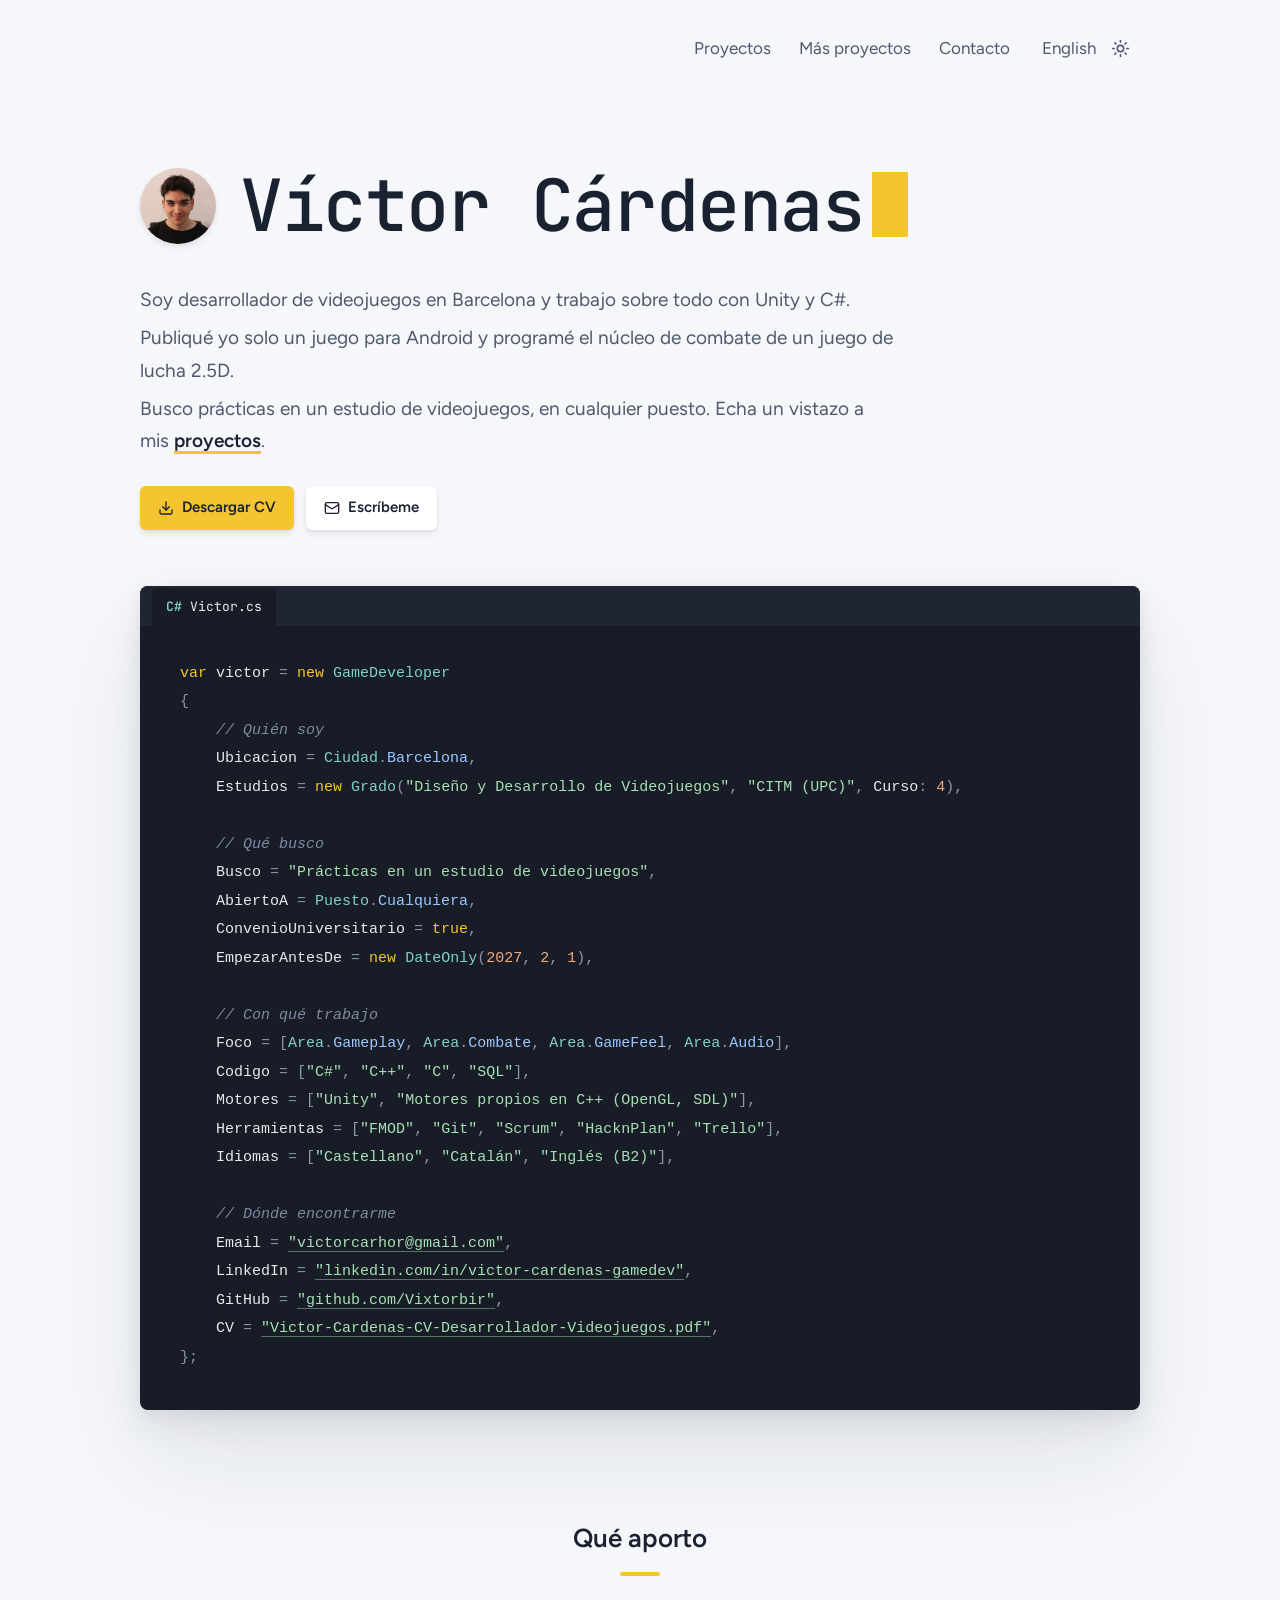
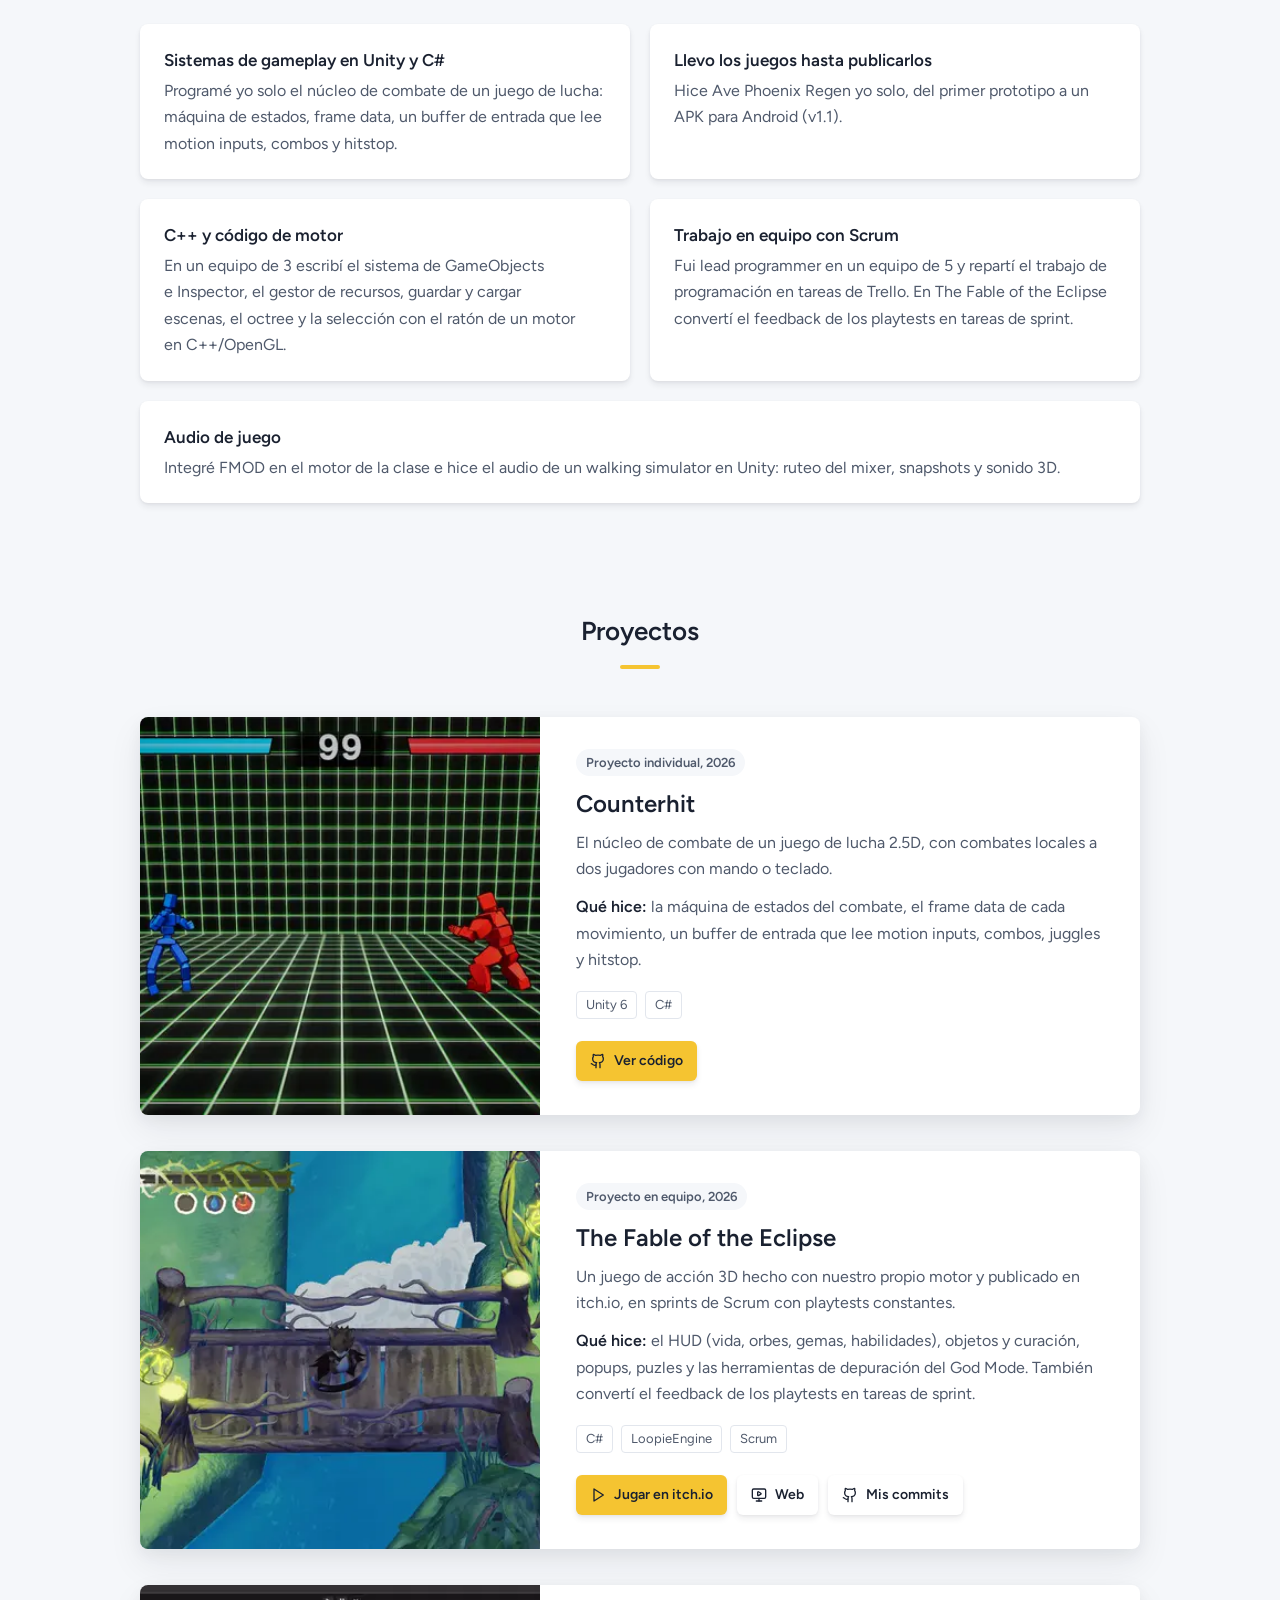
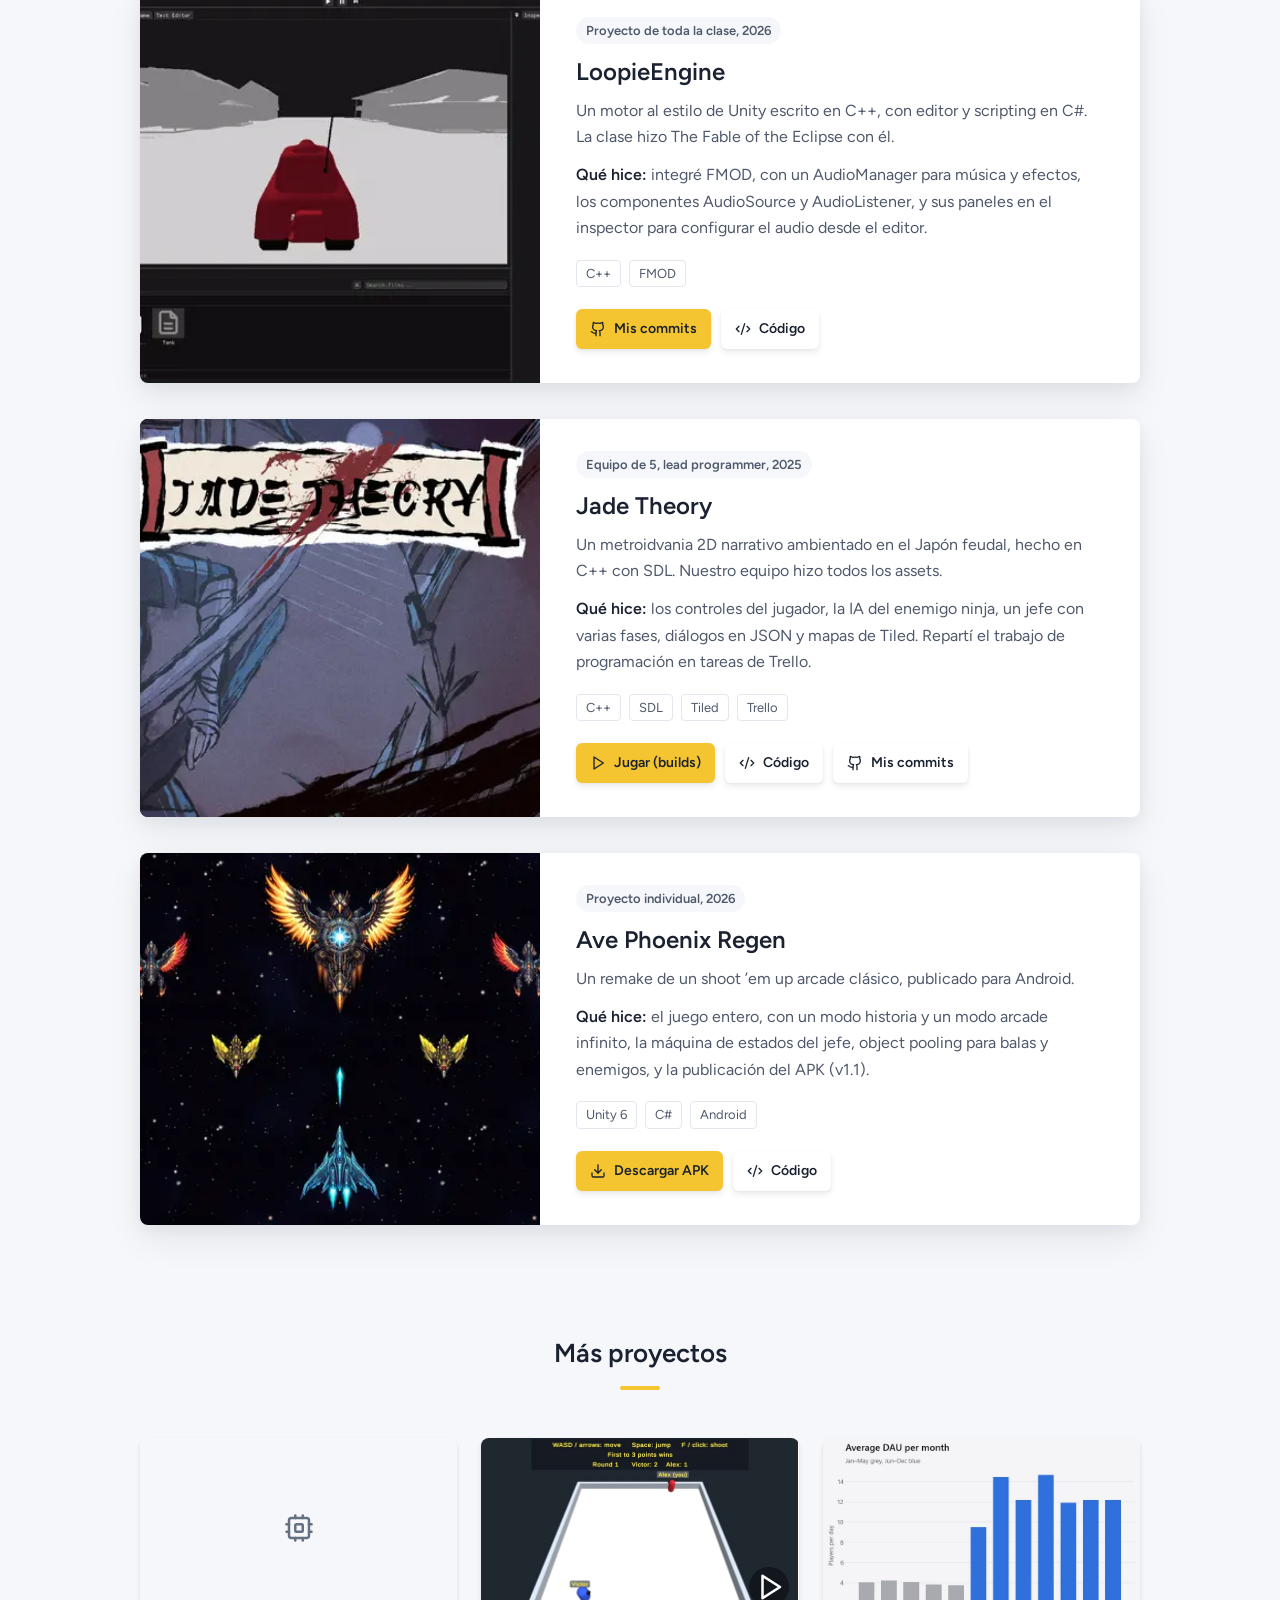
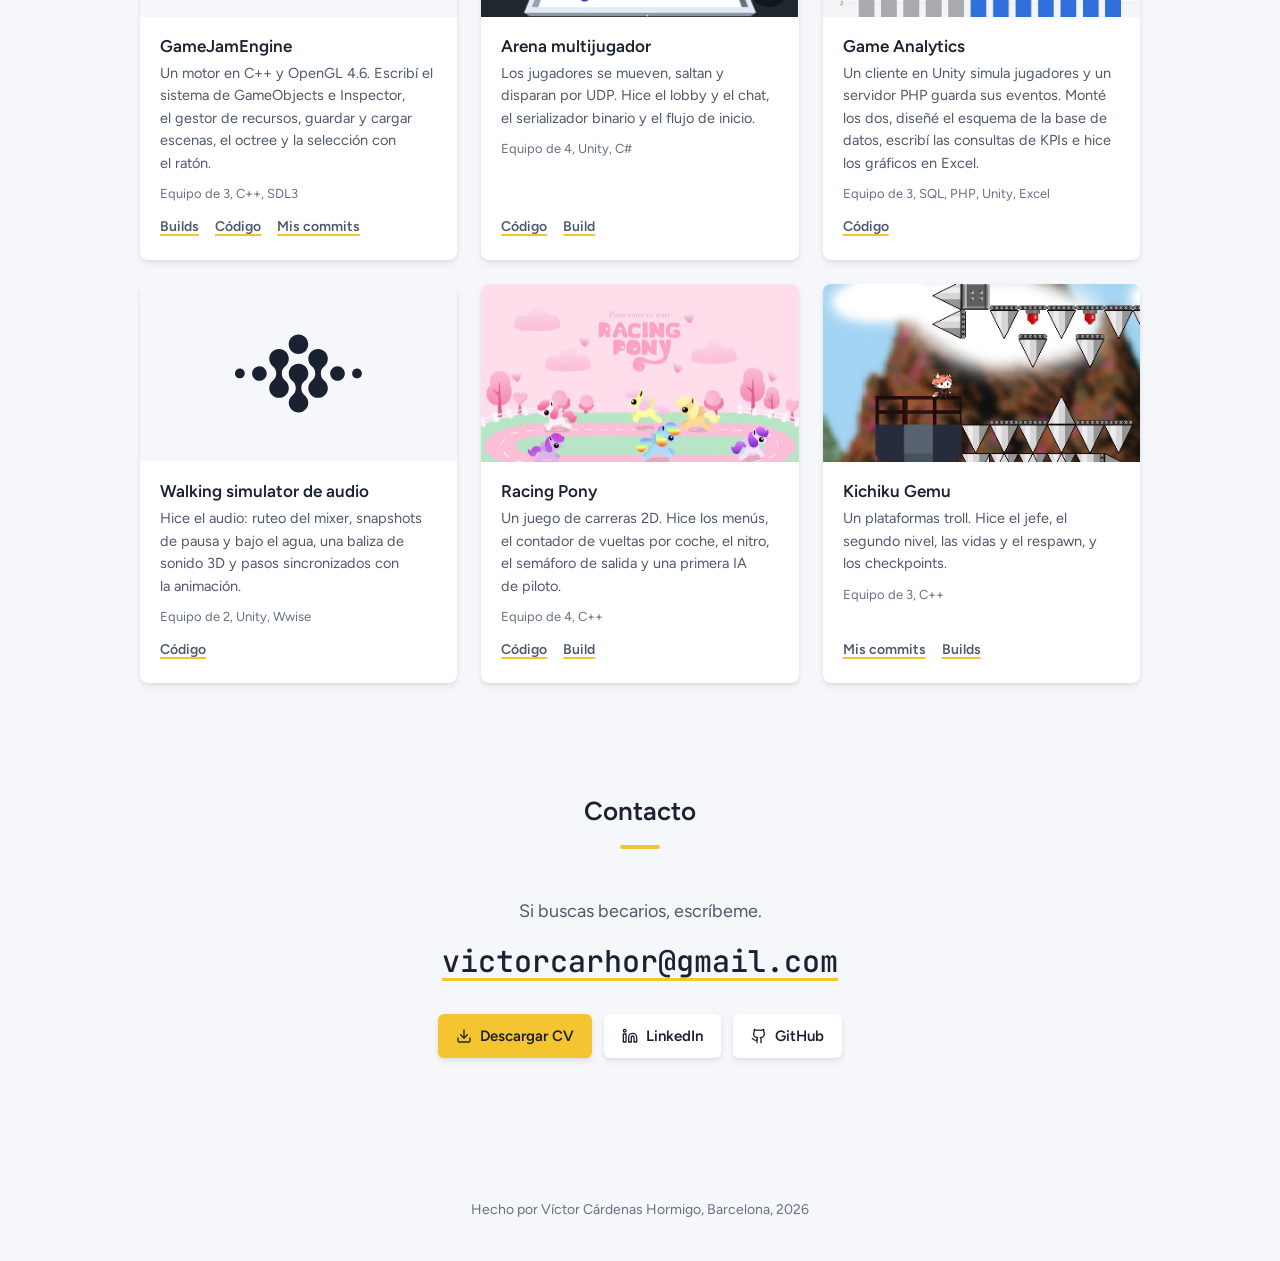
==== es/index.html @ 56893232 "Replace site with the new portfolio (EN and ES) One-page portfolio: Victor.cs summary, horizontal pr" ====
<!doctype html>
<html lang="es">
<head>
  <meta charset="utf-8">
  <meta name="viewport" content="width=device-width, initial-scale=1">
  <title>Víctor Cárdenas, desarrollador de videojuegos</title>
  <meta name="description" content="Desarrollador de videojuegos en Barcelona, sobre todo con Unity y C#. Estudiante de último curso en el CITM (UPC), busco prácticas en un estudio de videojuegos.">
  <meta name="theme-color" content="#F5F7FA" media="(prefers-color-scheme: light)">
  <meta name="theme-color" content="#11151D" media="(prefers-color-scheme: dark)">
  <script>try{var t=localStorage.getItem("theme");if(t)document.documentElement.dataset.theme=t}catch(e){}</script>

  <link rel="canonical" href="https://vixtorbir.github.io/es/">
  <link rel="alternate" hreflang="en" href="https://vixtorbir.github.io/">
  <link rel="alternate" hreflang="es" href="https://vixtorbir.github.io/es/">
  <link rel="alternate" hreflang="x-default" href="https://vixtorbir.github.io/">
  <meta property="og:type" content="website">
  <meta property="og:url" content="https://vixtorbir.github.io/es/">
  <meta property="og:title" content="Víctor Cárdenas, desarrollador de videojuegos">
  <meta property="og:description" content="Desarrollador de videojuegos en Barcelona (Unity, C#, C++). Busco prácticas en un estudio, en cualquier puesto.">
  <meta property="og:image" content="https://vixtorbir.github.io/assets/og.png">
  <meta property="og:image:width" content="1200">
  <meta property="og:image:height" content="630">
  <meta property="og:image:alt" content="Víctor Cárdenas, desarrollador de videojuegos, Unity y C#">
  <meta property="og:locale" content="es_ES">
  <meta property="og:locale:alternate" content="en_GB">
  <meta name="twitter:card" content="summary_large_image">

  <link rel="icon" href="../assets/favicon-32.png" sizes="32x32" type="image/png">
  <link rel="apple-touch-icon" href="../assets/apple-touch-icon.png">

  <link rel="preconnect" href="https://fonts.googleapis.com">
  <link rel="preconnect" href="https://fonts.gstatic.com" crossorigin>
  <link rel="stylesheet" href="https://fonts.googleapis.com/css2?family=Figtree:wght@400;600&family=JetBrains+Mono:wght@400;500&display=swap">
  <link rel="stylesheet" href="../assets/style.css">
  <script src="../assets/site.js" defer></script>
</head>
<body>
  <a class="skip" href="#content">Saltar al contenido</a>

  <header class="wrap topbar">
    <nav aria-label="Secciones" class="nav">
      <a href="#proyectos">Proyectos</a>
      <a href="#mas">Más proyectos</a>
      <a href="#contacto">Contacto</a>
    </nav>
    <div class="tools">
      <a href="../" hreflang="en" lang="en">English</a>
      <button class="theme" type="button" aria-label="Cambiar entre tema claro y oscuro">
        <svg class="icon sun" aria-hidden="true"><use href="../assets/icons.svg#i-sun"/></svg>
        <svg class="icon moon" aria-hidden="true"><use href="../assets/icons.svg#i-moon"/></svg>
      </button>
    </div>
  </header>

  <main id="content" tabindex="-1">
    <section class="wrap hero" aria-label="Presentación">
      <div class="who">
        <img class="avatar" src="../assets/img/victor.webp" width="76" height="76" alt="Retrato de Víctor Cárdenas">
        <h1 class="name">Víctor Cárdenas<span class="caret" aria-hidden="true"></span></h1>
      </div>

      <div class="intro">
        <p>Soy desarrollador de videojuegos en Barcelona y trabajo sobre todo con Unity y C#.</p>
        <p>Publiqué yo solo un juego para Android y programé el núcleo de combate de un juego de lucha 2.5D.</p>
        <p>Busco prácticas en un estudio de videojuegos, en cualquier puesto. Echa un vistazo a mis <a href="#proyectos">proyectos</a>.</p>
      </div>

      <div class="cta">
        <a class="btn primary" href="../assets/Victor-Cardenas-CV-Desarrollador-Videojuegos.pdf" download><svg class="icon" aria-hidden="true"><use href="../assets/icons.svg#i-download"/></svg>Descargar CV</a>
        <a class="btn" href="mailto:victorcarhor@gmail.com"><svg class="icon" aria-hidden="true"><use href="../assets/icons.svg#i-mail"/></svg>Escríbeme</a>
      </div>

      <figure class="code" aria-label="Resumen de Víctor como objeto de C#">
        <div class="code-bar"><span class="code-tab">Victor.cs</span></div>
<pre><code><span class="ln"><span class="k">var</span> victor <span class="o">=</span> <span class="k">new</span> <span class="t">GameDeveloper</span></span><span class="ln"><span class="o">{</span></span><span class="ln">    <span class="c">// Quién soy</span></span><span class="ln">    <span class="p">Ubicacion</span> <span class="o">=</span> <span class="t">Ciudad</span><span class="o">.</span><span class="e">Barcelona</span><span class="o">,</span></span><span class="ln">    <span class="p">Estudios</span> <span class="o">=</span> <span class="k">new</span> <span class="t">Grado</span><span class="o">(</span><span class="s">"Diseño y Desarrollo de Videojuegos"</span><span class="o">, </span><span class="s">"CITM (UPC)"</span><span class="o">, </span><span class="p">Curso</span><span class="o">: </span><span class="n">4</span><span class="o">)</span><span class="o">,</span></span><span class="ln"></span><span class="ln">    <span class="c">// Qué busco</span></span><span class="ln">    <span class="p">Busco</span> <span class="o">=</span> <span class="s">"Prácticas en un estudio de videojuegos"</span><span class="o">,</span></span><span class="ln">    <span class="p">AbiertoA</span> <span class="o">=</span> <span class="t">Puesto</span><span class="o">.</span><span class="e">Cualquiera</span><span class="o">,</span></span><span class="ln">    <span class="p">ConvenioUniversitario</span> <span class="o">=</span> <span class="k">true</span><span class="o">,</span></span><span class="ln">    <span class="p">EmpezarAntesDe</span> <span class="o">=</span> <span class="k">new</span> <span class="t">DateOnly</span><span class="o">(</span><span class="n">2027</span><span class="o">, </span><span class="n">2</span><span class="o">, </span><span class="n">1</span><span class="o">)</span><span class="o">,</span></span><span class="ln"></span><span class="ln">    <span class="c">// Con qué trabajo</span></span><span class="ln">    <span class="p">Foco</span> <span class="o">=</span> <span class="o">[</span><span class="t">Area</span><span class="o">.</span><span class="e">Gameplay</span><span class="o">, </span><span class="t">Area</span><span class="o">.</span><span class="e">Combate</span><span class="o">, </span><span class="t">Area</span><span class="o">.</span><span class="e">GameFeel</span><span class="o">, </span><span class="t">Area</span><span class="o">.</span><span class="e">Audio</span><span class="o">]</span><span class="o">,</span></span><span class="ln">    <span class="p">Codigo</span> <span class="o">=</span> <span class="o">[</span><span class="s">"C#"</span><span class="o">, </span><span class="s">"C++"</span><span class="o">, </span><span class="s">"C"</span><span class="o">, </span><span class="s">"SQL"</span><span class="o">]</span><span class="o">,</span></span><span class="ln">    <span class="p">Motores</span> <span class="o">=</span> <span class="o">[</span><span class="s">"Unity"</span><span class="o">, </span><span class="s">"Motores propios en C++ (OpenGL, SDL)"</span><span class="o">]</span><span class="o">,</span></span><span class="ln">    <span class="p">Herramientas</span> <span class="o">=</span> <span class="o">[</span><span class="s">"FMOD"</span><span class="o">, </span><span class="s">"Git"</span><span class="o">, </span><span class="s">"Scrum"</span><span class="o">, </span><span class="s">"HacknPlan"</span><span class="o">, </span><span class="s">"Trello"</span><span class="o">]</span><span class="o">,</span></span><span class="ln">    <span class="p">Idiomas</span> <span class="o">=</span> <span class="o">[</span><span class="s">"Castellano"</span><span class="o">, </span><span class="s">"Catalán"</span><span class="o">, </span><span class="s">"Inglés (B2)"</span><span class="o">]</span><span class="o">,</span></span><span class="ln"></span><span class="ln">    <span class="c">// Dónde encontrarme</span></span><span class="ln">    <span class="p">Email</span> <span class="o">=</span> <a class="s" href="mailto:victorcarhor@gmail.com">"victorcarhor@gmail.com"</a><span class="o">,</span></span><span class="ln">    <span class="p">LinkedIn</span> <span class="o">=</span> <a class="s" href="https://www.linkedin.com/in/victor-cardenas-gamedev">"linkedin.com/in/victor-cardenas-gamedev"</a><span class="o">,</span></span><span class="ln">    <span class="p">GitHub</span> <span class="o">=</span> <a class="s" href="https://github.com/Vixtorbir">"github.com/Vixtorbir"</a><span class="o">,</span></span><span class="ln">    <span class="p">CV</span> <span class="o">=</span> <a class="s" href="../assets/Victor-Cardenas-CV-Desarrollador-Videojuegos.pdf">"Victor-Cardenas-CV-Desarrollador-Videojuegos.pdf"</a><span class="o">,</span></span><span class="ln"><span class="o">};</span></span></code></pre>
      </figure>
    </section>

    <section class="wrap section" id="aporto" aria-labelledby="aporto-h">
      <h2 id="aporto-h">Qué aporto</h2>
      <ul class="bring">
        <li><strong>Sistemas de gameplay en Unity y C#</strong>Programé yo solo el núcleo de combate de un juego de lucha: máquina de estados, frame data, un buffer de entrada que lee motion inputs, combos y hitstop.</li>
        <li><strong>Llevo los juegos hasta publicarlos</strong>Hice Ave Phoenix Regen yo solo, del primer prototipo a un APK para Android (v1.1).</li>
        <li><strong>C++ y código de motor</strong>En un equipo de 3 escribí el sistema de GameObjects e Inspector, el gestor de recursos, guardar y cargar escenas, el octree y la selección con el ratón de un motor en C++/OpenGL.</li>
        <li><strong>Trabajo en equipo con Scrum</strong>Fui <span lang="en">lead programmer</span> en un equipo de 5 y repartí el trabajo de programación en tareas de Trello. En The Fable of the Eclipse convertí el feedback de los playtests en tareas de sprint.</li>
        <li><strong>Audio de juego</strong>Integré FMOD en el motor de la clase e hice el audio de un walking simulator en Unity: ruteo del mixer, snapshots y sonido 3D.</li>
      </ul>
    </section>

    <section class="wrap section" id="proyectos" aria-labelledby="proyectos-h">
      <h2 id="proyectos-h">Proyectos</h2>
      <div class="projects">

        <article class="project">
          <img class="media" src="../assets/img/bh6.webp" srcset="../assets/img/bh6-640.webp 640w, ../assets/img/bh6.webp 1200w" sizes="(min-width: 801px) 400px, calc(100vw - 40px)" width="1200" height="675" alt="Dos luchadores frente a frente en un escenario de rejilla, con barras de vida y temporizador">
          <div class="project-body">
            <span class="tag">Proyecto individual, 2026</span>
            <h3>Counterhit</h3>
            <p class="desc">El núcleo de combate de un juego de lucha 2.5D, con combates locales a dos jugadores con mando o teclado.</p>
            <p class="did"><strong>Qué hice:</strong> la máquina de estados del combate, el frame data de cada movimiento, un buffer de entrada que lee motion inputs, combos, juggles y hitstop.</p>
            <ul class="chips" aria-label="Tecnologías"><li>Unity 6</li><li>C#</li></ul>
            <div class="actions">
              <a class="btn primary" href="https://github.com/Vixtorbir/Counterhit"><svg class="icon" aria-hidden="true"><use href="../assets/icons.svg#i-github"/></svg>Ver código<span class="visually-hidden">, Counterhit</span></a>
            </div>
          </div>
        </article>

        <article class="project">
          <img class="media" src="../assets/img/fable-of-the-eclipse.webp" srcset="../assets/img/fable-of-the-eclipse-640.webp 640w, ../assets/img/fable-of-the-eclipse.webp 1200w" sizes="(min-width: 801px) 400px, calc(100vw - 40px)" width="1200" height="674" alt="Vista isométrica del personaje cruzando un puente de madera sobre un río, con el HUD arriba a la izquierda" loading="lazy">
          <div class="project-body">
            <span class="tag">Proyecto en equipo, 2026</span>
            <h3>The Fable of the Eclipse</h3>
            <p class="desc">Un juego de acción 3D hecho con nuestro propio motor y publicado en itch.io, en sprints de Scrum con playtests constantes.</p>
            <p class="did"><strong>Qué hice:</strong> el HUD (vida, orbes, gemas, habilidades), objetos y curación, popups, puzles y las herramientas de depuración del God Mode. También convertí el feedback de los playtests en tareas de sprint.</p>
            <ul class="chips" aria-label="Tecnologías"><li>C#</li><li>LoopieEngine</li><li>Scrum</li></ul>
            <div class="actions">
              <a class="btn primary" href="https://mini-knight-studio.itch.io/fable-of-the-eclipse"><svg class="icon" aria-hidden="true"><use href="../assets/icons.svg#i-play"/></svg>Jugar en itch.io</a>
              <a class="btn" href="https://mini-knight-studio.github.io/The-Fable-Of-The-Eclipse/"><svg class="icon" aria-hidden="true"><use href="../assets/icons.svg#i-monitor-play"/></svg>Web<span class="visually-hidden">, The Fable of the Eclipse</span></a>
              <a class="btn" href="https://github.com/Mini-Knight-Studio/The-Fable-Of-The-Eclipse/commits?author=Vixtorbir"><svg class="icon" aria-hidden="true"><use href="../assets/icons.svg#i-github"/></svg>Mis commits<span class="visually-hidden">, The Fable of the Eclipse</span></a>
            </div>
          </div>
        </article>

        <article class="project">
          <img class="media" src="../assets/img/loopie-editor.webp" srcset="../assets/img/loopie-editor-640.webp 640w, ../assets/img/loopie-editor.webp 800w" sizes="(min-width: 801px) 400px, calc(100vw - 40px)" width="800" height="449" alt="Editor de LoopieEngine con los paneles de jerarquía, escena, explorador de assets e inspector" loading="lazy">
          <div class="project-body">
            <span class="tag">Proyecto de toda la clase, 2026</span>
            <h3>LoopieEngine</h3>
            <p class="desc">Un motor al estilo de Unity escrito en C++, con editor y scripting en C#. La clase hizo The Fable of the Eclipse con él.</p>
            <p class="did"><strong>Qué hice:</strong> integré FMOD, con un AudioManager para música y efectos, los componentes AudioSource y AudioListener, y sus paneles en el inspector para configurar el audio desde el editor.</p>
            <ul class="chips" aria-label="Tecnologías"><li>C++</li><li>FMOD</li></ul>
            <div class="actions">
              <a class="btn primary" href="https://github.com/Mini-Knight-Studio/LoopieEngine/commits?author=Vixtorbir"><svg class="icon" aria-hidden="true"><use href="../assets/icons.svg#i-github"/></svg>Mis commits<span class="visually-hidden">, LoopieEngine</span></a>
              <a class="btn" href="https://github.com/Mini-Knight-Studio/LoopieEngine"><svg class="icon" aria-hidden="true"><use href="../assets/icons.svg#i-code-xml"/></svg>Código<span class="visually-hidden">, LoopieEngine</span></a>
            </div>
          </div>
        </article>

        <article class="project">
          <img class="media focus-30" src="../assets/img/jade-theory.webp" srcset="../assets/img/jade-theory-640.webp 640w, ../assets/img/jade-theory.webp 1200w" sizes="(min-width: 801px) 400px, calc(100vw - 40px)" width="1200" height="675" alt="Pantalla de título de Jade Theory: un ninja encapuchado con una espada" loading="lazy">
          <div class="project-body">
            <span class="tag">Equipo de 5, <span lang="en">lead programmer</span>, 2025</span>
            <h3>Jade Theory</h3>
            <p class="desc">Un metroidvania 2D narrativo ambientado en el Japón feudal, hecho en C++ con SDL. Nuestro equipo hizo todos los assets.</p>
            <p class="did"><strong>Qué hice:</strong> los controles del jugador, la IA del enemigo ninja, un jefe con varias fases, diálogos en JSON y mapas de Tiled. Repartí el trabajo de programación en tareas de Trello.</p>
            <ul class="chips" aria-label="Tecnologías"><li>C++</li><li>SDL</li><li>Tiled</li><li>Trello</li></ul>
            <div class="actions">
              <a class="btn primary" href="https://github.com/Vixtorbir/Ninja-CamareroUnaRubia/releases"><svg class="icon" aria-hidden="true"><use href="../assets/icons.svg#i-play"/></svg>Jugar (builds)<span class="visually-hidden">, Jade Theory</span></a>
              <a class="btn" href="https://github.com/Vixtorbir/Ninja-CamareroUnaRubia"><svg class="icon" aria-hidden="true"><use href="../assets/icons.svg#i-code-xml"/></svg>Código<span class="visually-hidden">, Jade Theory</span></a>
              <a class="btn" href="https://github.com/Vixtorbir/Ninja-CamareroUnaRubia/commits?author=Vixtorbir"><svg class="icon" aria-hidden="true"><use href="../assets/icons.svg#i-github"/></svg>Mis commits<span class="visually-hidden">, Jade Theory</span></a>
            </div>
          </div>
        </article>

        <article class="project">
          <img class="media" src="../assets/img/ave-phoenix-regen.webp" srcset="../assets/img/ave-phoenix-regen-640.webp 640w, ../assets/img/ave-phoenix-regen.webp 1200w" sizes="(min-width: 801px) 400px, calc(100vw - 40px)" width="1200" height="675" alt="La nave del jugador frente a un fénix jefe y pájaros más pequeños en el espacio" loading="lazy">
          <div class="project-body">
            <span class="tag">Proyecto individual, 2026</span>
            <h3>Ave Phoenix Regen</h3>
            <p class="desc">Un remake de un shoot ’em up arcade clásico, publicado para Android.</p>
            <p class="did"><strong>Qué hice:</strong> el juego entero, con un modo historia y un modo arcade infinito, la máquina de estados del jefe, object pooling para balas y enemigos, y la publicación del APK (v1.1).</p>
            <ul class="chips" aria-label="Tecnologías"><li>Unity 6</li><li>C#</li><li>Android</li></ul>
            <div class="actions">
              <a class="btn primary" href="https://github.com/Vixtorbir/Ave-Phoenix-Regen/releases/latest"><svg class="icon" aria-hidden="true"><use href="../assets/icons.svg#i-download"/></svg>Descargar APK</a>
              <a class="btn" href="https://github.com/Vixtorbir/Ave-Phoenix-Regen"><svg class="icon" aria-hidden="true"><use href="../assets/icons.svg#i-code-xml"/></svg>Código<span class="visually-hidden">, Ave Phoenix Regen</span></a>
            </div>
          </div>
        </article>

      </div>
    </section>

    <section class="wrap section" id="mas" aria-labelledby="mas-h">
      <h2 id="mas-h">Más proyectos</h2>
      <ul class="more">
        <li>
          <div class="thumb"><svg class="icon" aria-hidden="true"><use href="../assets/icons.svg#i-cpu"/></svg></div>
          <div class="info">
            <h3>GameJamEngine</h3>
            <p>Un motor en C++ y OpenGL 4.6. Escribí el sistema de GameObjects e Inspector, el gestor de recursos, guardar y cargar escenas, el octree y la selección con el ratón.</p>
            <p class="meta">Equipo de 3, C++, SDL3</p>
            <p class="go"><a href="https://github.com/UPC-GameEngines-BCN-2025/GameJamEngine/releases">Builds<span class="visually-hidden">, GameJamEngine</span></a><a href="https://github.com/UPC-GameEngines-BCN-2025/GameJamEngine">Código<span class="visually-hidden">, GameJamEngine</span></a><a href="https://github.com/UPC-GameEngines-BCN-2025/GameJamEngine/commits?author=Vixtorbir">Mis commits<span class="visually-hidden">, GameJamEngine</span></a></p>
          </div>
        </li>
        <li>
          <div class="thumb"><video class="loop" muted loop playsinline preload="none" width="640" height="400" poster="../assets/clips/xarxes-poster.webp" aria-hidden="true"><source src="../assets/clips/xarxes.mp4" type="video/mp4"></video><button class="loop-toggle" type="button" aria-label="Pausar el vídeo de la partida" aria-pressed="false"><svg class="icon i-pause" aria-hidden="true"><use href="../assets/icons.svg#i-pause"/></svg><svg class="icon i-play" aria-hidden="true"><use href="../assets/icons.svg#i-play"/></svg></button></div>
          <div class="info">
            <h3>Arena multijugador</h3>
            <p>Los jugadores se mueven, saltan y disparan por UDP. Hice el lobby y el chat, el serializador binario y el flujo de inicio.</p>
            <p class="meta">Equipo de 4, Unity, C#</p>
            <p class="go"><a href="https://github.com/Vixtorbir/Xarxes-Juego">Código<span class="visually-hidden">, Arena multijugador</span></a><a href="https://github.com/Vixtorbir/Xarxes-Juego/releases">Build<span class="visually-hidden">, Arena multijugador</span></a></p>
          </div>
        </li>
        <li>
          <div class="thumb"><img src="../assets/img/game-analytics.webp" width="800" height="500" alt="Gráfico de barras con los jugadores diarios medios por mes, de mi análisis de KPIs" loading="lazy"></div>
          <div class="info">
            <h3>Game Analytics</h3>
            <p>Un cliente en Unity simula jugadores y un servidor PHP guarda sus eventos. Monté los dos, diseñé el esquema de la base de datos, escribí las consultas de KPIs e hice los gráficos en Excel.</p>
            <p class="meta">Equipo de 3, SQL, PHP, Unity, Excel</p>
            <p class="go"><a href="https://github.com/Vixtorbir/GameAnalytics-Delivery1">Código<span class="visually-hidden">, Game Analytics</span></a></p>
          </div>
        </li>
        <li>
          <div class="thumb"><svg class="brand" aria-hidden="true"><use href="../assets/icons.svg#b-wwise"/></svg></div>
          <div class="info">
            <h3>Walking simulator de audio</h3>
            <p>Hice el audio: ruteo del mixer, snapshots de pausa y bajo el agua, una baliza de sonido 3D y pasos sincronizados con la animación.</p>
            <p class="meta">Equipo de 2, Unity, Wwise</p>
            <p class="go"><a href="https://github.com/Vixtorbir/Practica-de-Audio-Unity">Código<span class="visually-hidden">, Walking simulator de audio</span></a></p>
          </div>
        </li>
        <li>
          <div class="thumb"><img src="../assets/img/racing-pony-640.webp" width="640" height="358" alt="" loading="lazy"></div>
          <div class="info">
            <h3>Racing Pony</h3>
            <p>Un juego de carreras 2D. Hice los menús, el contador de vueltas por coche, el nitro, el semáforo de salida y una primera IA de piloto.</p>
            <p class="meta">Equipo de 4, C++</p>
            <p class="go"><a href="https://github.com/Vixtorbir/Racing-Pony">Código<span class="visually-hidden">, Racing Pony</span></a><a href="https://github.com/Vixtorbir/Racing-Pony/releases">Build<span class="visually-hidden">, Racing Pony</span></a></p>
          </div>
        </li>
        <li>
          <div class="thumb"><img src="../assets/img/kichiku-gemu.webp" width="709" height="458" alt="" loading="lazy"></div>
          <div class="info">
            <h3>Kichiku Gemu</h3>
            <p>Un plataformas troll. Hice el jefe, el segundo nivel, las vidas y el respawn, y los checkpoints.</p>
            <p class="meta">Equipo de 3, C++</p>
            <p class="go"><a href="https://github.com/PauGon75/Kichiku-Gemu-Platformer/commits?author=Vixtorbir">Mis commits<span class="visually-hidden">, Kichiku Gemu</span></a><a href="https://github.com/PauGon75/Kichiku-Gemu-Platformer/releases">Builds<span class="visually-hidden">, Kichiku Gemu</span></a></p>
          </div>
        </li>
      </ul>
    </section>

    <section class="wrap section contact" id="contacto" aria-labelledby="contacto-h">
      <h2 id="contacto-h">Contacto</h2>
      <p>Si buscas becarios, escríbeme.</p>
      <a class="mail" href="mailto:victorcarhor@gmail.com">victorcarhor@gmail.com</a>
      <div class="cta">
        <a class="btn primary" href="../assets/Victor-Cardenas-CV-Desarrollador-Videojuegos.pdf" download><svg class="icon" aria-hidden="true"><use href="../assets/icons.svg#i-download"/></svg>Descargar CV</a>
        <a class="btn" href="https://www.linkedin.com/in/victor-cardenas-gamedev"><svg class="icon" aria-hidden="true"><use href="../assets/icons.svg#i-linkedin"/></svg>LinkedIn</a>
        <a class="btn" href="https://github.com/Vixtorbir"><svg class="icon" aria-hidden="true"><use href="../assets/icons.svg#i-github"/></svg>GitHub</a>
      </div>
    </section>
  </main>

  <footer class="foot">
    <p>Hecho por Víctor Cárdenas Hormigo, Barcelona, 2026</p>
  </footer>
</body>
</html>
---- assets/style.css ----
/* Víctor Cárdenas, portfolio. design.md v4: top bar, C# object window, horizontal project cards, coin accent. */

:root {
  --bg: #F5F7FA;
  --card: #FFFFFF;
  --ink: #1A2130;
  --muted: #4F596B;     /* 7.0:1 on bg */
  --faint: #667083;     /* 4.9:1 on bg */
  --rule: #E2E6ED;
  --coin: #F5C431;
  --coin-hover: #E3B21F;
  --on-coin: #1A2130;
  --shadow: 0 15px 35px rgba(26, 33, 48, 0.07), 0 5px 15px rgba(26, 33, 48, 0.05);
  --shadow-sm: 0 4px 6px rgba(26, 33, 48, 0.07), 0 1px 3px rgba(26, 33, 48, 0.06);
  --focus: #1A2130;

  /* The code window is dark in both themes. */
  --code-bg: #171C27;
  --code-bar: #1F2533;
  --code-ink: #E6E9EF;
  --code-punct: #8D96A8;
  --code-key: #F5C431;
  --code-type: #7FD1C7;
  --code-str: #A8E0B5;
  --code-com: #8089A0;

  --sans: "Figtree", "Atkinson Hyperlegible Next", sans-serif;
  --mono: "JetBrains Mono", ui-monospace, "Cascadia Mono", monospace;
  --wrap: 1000px;
  --r: 8px;

  color-scheme: light;
}

@media (prefers-color-scheme: dark) {
  :root:not([data-theme="light"]) {
    --bg: #11151D;
    --card: #1A1F2A;
    --ink: #EEF1F6;
    --muted: #AEB6C4;
    --faint: #8F98A9;
    --rule: #2A3140;
    --shadow: 0 12px 30px rgba(0, 0, 0, 0.35);
    --shadow-sm: 0 2px 6px rgba(0, 0, 0, 0.35);
    --focus: var(--coin);
    --code-bg: #0D1118;
    --code-bar: #161B25;
    color-scheme: dark;
  }
}
:root[data-theme="dark"] {
  --bg: #11151D;
  --card: #1A1F2A;
  --ink: #EEF1F6;
  --muted: #AEB6C4;
  --faint: #8F98A9;
  --rule: #2A3140;
  --shadow: 0 12px 30px rgba(0, 0, 0, 0.35);
  --shadow-sm: 0 2px 6px rgba(0, 0, 0, 0.35);
  --focus: var(--coin);
  --code-bg: #0D1118;
  --code-bar: #161B25;
  color-scheme: dark;
}

*, *::before, *::after { box-sizing: border-box; }

html {
  -webkit-text-size-adjust: 100%;
  text-size-adjust: 100%;
  touch-action: manipulation;
  -webkit-tap-highlight-color: transparent;
  scroll-behavior: smooth;
}

body {
  margin: 0;
  background: var(--bg);
  color: var(--ink);
  font-family: var(--sans);
  font-size: 16px;
  line-height: 1.65;
}

::selection { background: var(--coin); color: var(--on-coin); }

h1, h2, h3, h4, p, ul, dl, dd, figure, pre { margin: 0; }
ul { padding: 0; list-style: none; }
img, video { display: block; max-width: 100%; }
button { font: inherit; color: inherit; }
strong { font-weight: 600; color: var(--ink); }
p, li { text-wrap: pretty; }
h1, h2, h3 { text-wrap: balance; }

a { color: inherit; text-underline-offset: 0.2em; text-decoration-thickness: 1px; }

:focus-visible { outline: 2px solid var(--focus); outline-offset: 3px; border-radius: 4px; }
main:focus { outline: none; }

.icon { width: 16px; height: 16px; flex: none; }

.skip {
  position: absolute; left: 16px; top: -100px; z-index: 10;
  padding: 8px 12px; background: var(--card); border-radius: 6px; box-shadow: var(--shadow-sm);
}
.skip:focus { top: 12px; }

.visually-hidden {
  position: absolute !important; width: 1px; height: 1px; margin: -1px; padding: 0; border: 0;
  overflow: hidden; clip: rect(0 0 0 0); white-space: nowrap;
}

.wrap { width: min(var(--wrap), 100% - 40px); margin-inline: auto; }

/* ---------- Top bar ---------- */

.topbar {
  display: flex;
  align-items: center;
  justify-content: flex-end;
  gap: 4px 28px;
  flex-wrap: wrap;
  padding-block: 28px;
}
.topbar a {
  font-size: 17px;
  color: var(--muted);
  text-decoration: none;
  padding-block: 6px;
}
.topbar a:hover { color: var(--ink); }
.topbar .nav { display: flex; flex-wrap: wrap; gap: 4px 28px; }
.topbar .tools { display: flex; align-items: center; gap: 4px; margin-left: 4px; }

.theme {
  display: inline-grid; place-items: center;
  width: 40px; height: 40px;
  border: 0; border-radius: 8px; background: none; color: var(--muted); cursor: pointer;
}
.theme:hover { color: var(--ink); background: var(--card); }
.theme .icon { width: 19px; height: 19px; }
.theme .moon { display: none; }
:root[data-theme="dark"] .theme .sun { display: none; }
:root[data-theme="dark"] .theme .moon { display: block; }
@media (prefers-color-scheme: dark) {
  :root:not([data-theme="light"]) .theme .sun { display: none; }
  :root:not([data-theme="light"]) .theme .moon { display: block; }
}

/* ---------- Hero ---------- */

.hero { padding-top: 72px; }

.who { display: flex; align-items: center; gap: 24px; }

.avatar {
  width: 76px; height: 76px; flex: none;
  border-radius: 50%; object-fit: cover;
  box-shadow: var(--shadow-sm);
}

.name {
  font-family: var(--mono);
  font-weight: 500;
  font-size: clamp(38px, 6.2vw, 72px);
  line-height: 1.05;
  letter-spacing: -0.02em;
}
.caret {
  display: inline-block;
  width: 0.5em;
  height: 0.9em;
  margin-left: 0.12em;
  vertical-align: -0.08em;
  background: var(--coin);
}

.intro { margin-top: 40px; max-width: 40em; font-size: 19px; line-height: 1.7; color: var(--muted); }
.intro p + p { margin-top: 6px; }
.intro a { color: var(--ink); font-weight: 600; text-decoration-color: var(--coin); text-decoration-thickness: 3px; }

.cta { display: flex; flex-wrap: wrap; gap: 12px; margin-top: 28px; }

.btn {
  display: inline-flex;
  align-items: center;
  gap: 8px;
  min-height: 44px;
  padding: 0 18px;
  border-radius: 6px;
  background: var(--card);
  color: var(--ink);
  box-shadow: var(--shadow-sm);
  font-size: 15px;
  font-weight: 600;
  text-decoration: none;
  transition: transform 150ms ease-out, box-shadow 150ms ease-out, background-color 120ms ease-out;
}
.btn:hover { transform: translateY(-1px); box-shadow: 0 7px 14px rgba(26, 33, 48, 0.1), 0 3px 6px rgba(26, 33, 48, 0.08); }
.btn.primary { background: var(--coin); color: var(--on-coin); }
.btn.primary:hover { background: var(--coin-hover); }

/* ---------- C# object window ---------- */

.code {
  margin-top: 56px;
  border-radius: var(--r);
  overflow: hidden;
  background: var(--code-bg);
  box-shadow: 0 50px 100px rgba(26, 33, 48, 0.08), var(--shadow);
}
.code-bar {
  display: flex;
  align-items: flex-end;
  height: 40px;
  padding: 0 12px;
  background: var(--code-bar);
}
.code-tab {
  padding: 8px 14px;
  border-radius: 6px 6px 0 0;
  background: var(--code-bg);
  color: var(--code-ink);
  font-family: var(--mono);
  font-size: 13px;
}
.code-tab::before {
  content: "C#";
  margin-right: 8px;
  color: var(--code-type);
  font-weight: 600;
}
.code pre {
  padding: 28px 32px 32px;
  overflow-x: auto;
  color: var(--code-ink);
  font-family: var(--mono);
  font-size: 15px;
  line-height: 1.75;
  tab-size: 4;
}
.code .k { color: var(--code-key); }
.code .t { color: var(--code-type); }
.code .s { color: var(--code-str); }
.code .c { color: var(--code-com); font-style: italic; }
.code .o { color: var(--code-punct); }
.code a { color: var(--code-str); text-decoration-color: rgba(168, 224, 181, 0.5); }
.code a:hover { text-decoration-color: currentColor; }
.code :focus-visible { outline-color: var(--coin); }

/* ---------- Sections ---------- */

.section { margin-top: 112px; }
section[id] { scroll-margin-top: 24px; }

.section > h2 {
  margin-bottom: 48px;
  text-align: center;
  font-size: 26px;
  font-weight: 600;
  line-height: 1.3;
}
.section > h2::after {
  content: "";
  display: block;
  width: 40px;
  height: 4px;
  margin: 16px auto 0;
  border-radius: 2px;
  background: var(--coin);
}

/* What I bring */

.bring {
  display: grid;
  grid-template-columns: repeat(2, 1fr);
  gap: 20px;
}
.bring li {
  padding: 22px 24px;
  border-radius: var(--r);
  background: var(--card);
  box-shadow: var(--shadow-sm);
  color: var(--muted);
}
.bring li strong { display: block; margin-bottom: 4px; font-size: 17px; }
.bring li:last-child:nth-child(odd) { grid-column: 1 / -1; }

/* Project cards */

.projects { display: grid; gap: 36px; }

.project {
  display: grid;
  grid-template-columns: 2fr 3fr;
  overflow: hidden;
  border-radius: var(--r);
  background: var(--card);
  box-shadow: var(--shadow);
}
.project .media {
  width: 100%;
  height: 100%;
  min-height: 300px;
  object-fit: cover;
  background: #1B2130;
}
.project .media.focus-30 { object-position: center 30%; }
.project .media.focus-left { object-position: 30% center; }

.project-body { padding: 32px 36px 34px; }

.tag {
  display: inline-block;
  padding: 3px 10px;
  border-radius: 20px;
  background: var(--bg);
  color: var(--muted);
  font-size: 13px;
  font-weight: 600;
}

.project h3 { margin-top: 12px; font-size: 24px; line-height: 1.3; font-weight: 600; }
.project .desc { margin-top: 10px; color: var(--muted); }
.project-body > p { max-width: 36em; }
.project .did { margin-top: 12px; color: var(--muted); }
.project .did strong { font-weight: 600; }

.chips { display: flex; flex-wrap: wrap; gap: 8px; margin-top: 18px; }
.chips li {
  padding: 2px 9px;
  border: 1.5px solid var(--rule);
  border-radius: 4px;
  font-size: 13px;
  color: var(--muted);
}

.project .actions { display: flex; flex-wrap: wrap; gap: 10px; margin-top: 22px; }
.project .btn { min-height: 40px; padding: 0 14px; font-size: 14px; }

/* More projects */

.more { display: grid; grid-template-columns: repeat(3, 1fr); gap: 24px; }
.more li {
  display: flex;
  flex-direction: column;
  overflow: hidden;
  border-radius: var(--r);
  background: var(--card);
  box-shadow: var(--shadow-sm);
}
.more .thumb {
  display: grid;
  place-items: center;
  aspect-ratio: 16 / 9;
  background: var(--bg);
  color: var(--faint);
  overflow: hidden;
}
.more .thumb img, .more .thumb video { width: 100%; height: 100%; object-fit: cover; }
.more .thumb .icon { width: 30px; height: 30px; }
.more .thumb .brand { width: 40%; height: auto; aspect-ratio: 1; color: var(--ink); }
.more .info { display: flex; flex-direction: column; flex: 1; padding: 18px 20px 16px; }
.more h3 { font-size: 17px; line-height: 1.35; font-weight: 600; }
.more p { margin-top: 4px; font-size: 14.5px; line-height: 1.55; color: var(--muted); }
.more .meta { margin-top: 10px; font-size: 13px; color: var(--faint); }
.more .go { display: flex; flex-wrap: wrap; gap: 0 16px; margin-top: auto; padding-top: 6px; font-size: 14px; font-weight: 600; }
.more .go a { display: inline-block; padding-block: 6px; text-decoration-color: var(--coin); text-decoration-thickness: 2px; }

:root[data-theme="dark"] .more .thumb img { filter: brightness(0.88); }
@media (prefers-color-scheme: dark) { :root:not([data-theme="light"]) .more .thumb img { filter: brightness(0.88); } }

/* Contact */

.contact { text-align: center; }
.contact p { color: var(--muted); font-size: 18px; }
.mail {
  display: inline-block;
  margin-top: 10px;
  font-family: var(--mono);
  font-size: clamp(20px, 3.4vw, 30px);
  font-weight: 500;
  text-decoration-color: var(--coin);
  text-decoration-thickness: 3px;
  overflow-wrap: anywhere;
}
.contact .cta { justify-content: center; margin-top: 28px; }

.foot {
  margin-top: 112px;
  padding-block: 28px 40px;
  text-align: center;
  font-size: 14px;
  color: var(--faint);
}

/* ---------- Tablet and phone ---------- */

@media (max-width: 800px) {
  .project { grid-template-columns: 1fr; }
  .project .media { min-height: 0; aspect-ratio: 16 / 9; height: auto; }
  .more { grid-template-columns: 1fr 1fr; }
}

@media (max-width: 599px) {
  .topbar { justify-content: center; gap: 0 18px; padding-block: 14px; }
  .topbar .nav { gap: 0 18px; }
  .topbar a { font-size: 16px; }
  .hero { padding-top: 32px; }
  .who { flex-direction: column; align-items: flex-start; gap: 18px; }
  .avatar { width: 64px; height: 64px; }
  .intro { margin-top: 24px; font-size: 17px; }
  .code { margin-top: 36px; }
  .code pre { padding: 20px 16px 22px; font-size: 12.5px; line-height: 1.7; white-space: pre-wrap; overflow-wrap: anywhere; }
  .section { margin-top: 80px; }
  .section > h2 { margin-bottom: 32px; font-size: 23px; }
  .bring { grid-template-columns: 1fr; gap: 14px; }
  .project-body { padding: 22px 20px 24px; }
  .project h3 { font-size: 21px; }
  .more { grid-template-columns: 1fr; gap: 18px; }
  .cta .btn { flex: 1 1 auto; justify-content: center; }
}

@media (prefers-reduced-motion: reduce) {
  html { scroll-behavior: auto; }
  *, *::before, *::after { transition: none !important; animation: none !important; }
}

/* Dark theme: keep the code window and cards separate from the page. */
:root[data-theme="dark"] .code, :root[data-theme="dark"] .project, :root[data-theme="dark"] .more li, :root[data-theme="dark"] .bring li { outline: 1px solid var(--rule); outline-offset: -1px; }
@media (prefers-color-scheme: dark) {
  :root:not([data-theme="light"]) .code, :root:not([data-theme="light"]) .project, :root:not([data-theme="light"]) .more li, :root:not([data-theme="light"]) .bring li { outline: 1px solid var(--rule); outline-offset: -1px; }
}

@media (max-width: 479px) {
  .nav a[href="#more"], .nav a[href="#mas"] { display: none; }
}

/* Victor.cs v5: grouped lines, more air, colour by value type. */
:root { --code-enum: #9CC8FF; --code-num: #F2A97B; }
.code pre { padding: 34px 40px 38px; line-height: 1.9; }
.code .ln { display: block; min-height: 1.9em; padding-left: 4ch; text-indent: -4ch; }
.code .p { color: var(--code-ink); }
.code .e { color: var(--code-enum); }
.code .n { color: var(--code-num); }
.code .c { color: var(--code-com); }
.code a.s { color: var(--code-str); text-decoration-color: rgba(168, 224, 181, 0.45); text-underline-offset: 0.25em; }
@media (max-width: 599px) {
  .code pre { padding: 22px 16px 24px; line-height: 1.75; }
  .code .ln { padding-left: 6ch; text-indent: -6ch; }
}

/* Review fixes (v4.3) */
.more .thumb { position: relative; }
.loop-toggle {
  position: absolute; right: 10px; bottom: 10px;
  display: grid; place-items: center;
  width: 40px; height: 40px;
  border: 0; border-radius: 50%;
  background: rgba(13, 17, 24, 0.72); color: #FFFFFF; cursor: pointer;
}
.loop-toggle:hover { background: rgba(13, 17, 24, 0.9); }
.loop-toggle .i-play { display: none; }
.loop-toggle[aria-pressed="true"] .i-pause { display: none; }
.loop-toggle[aria-pressed="true"] .i-play { display: block; }
.project .media.focus-30 { object-position: 100% 0; }
@media (hover: none) { .more .go a { padding-block: 12px; } }
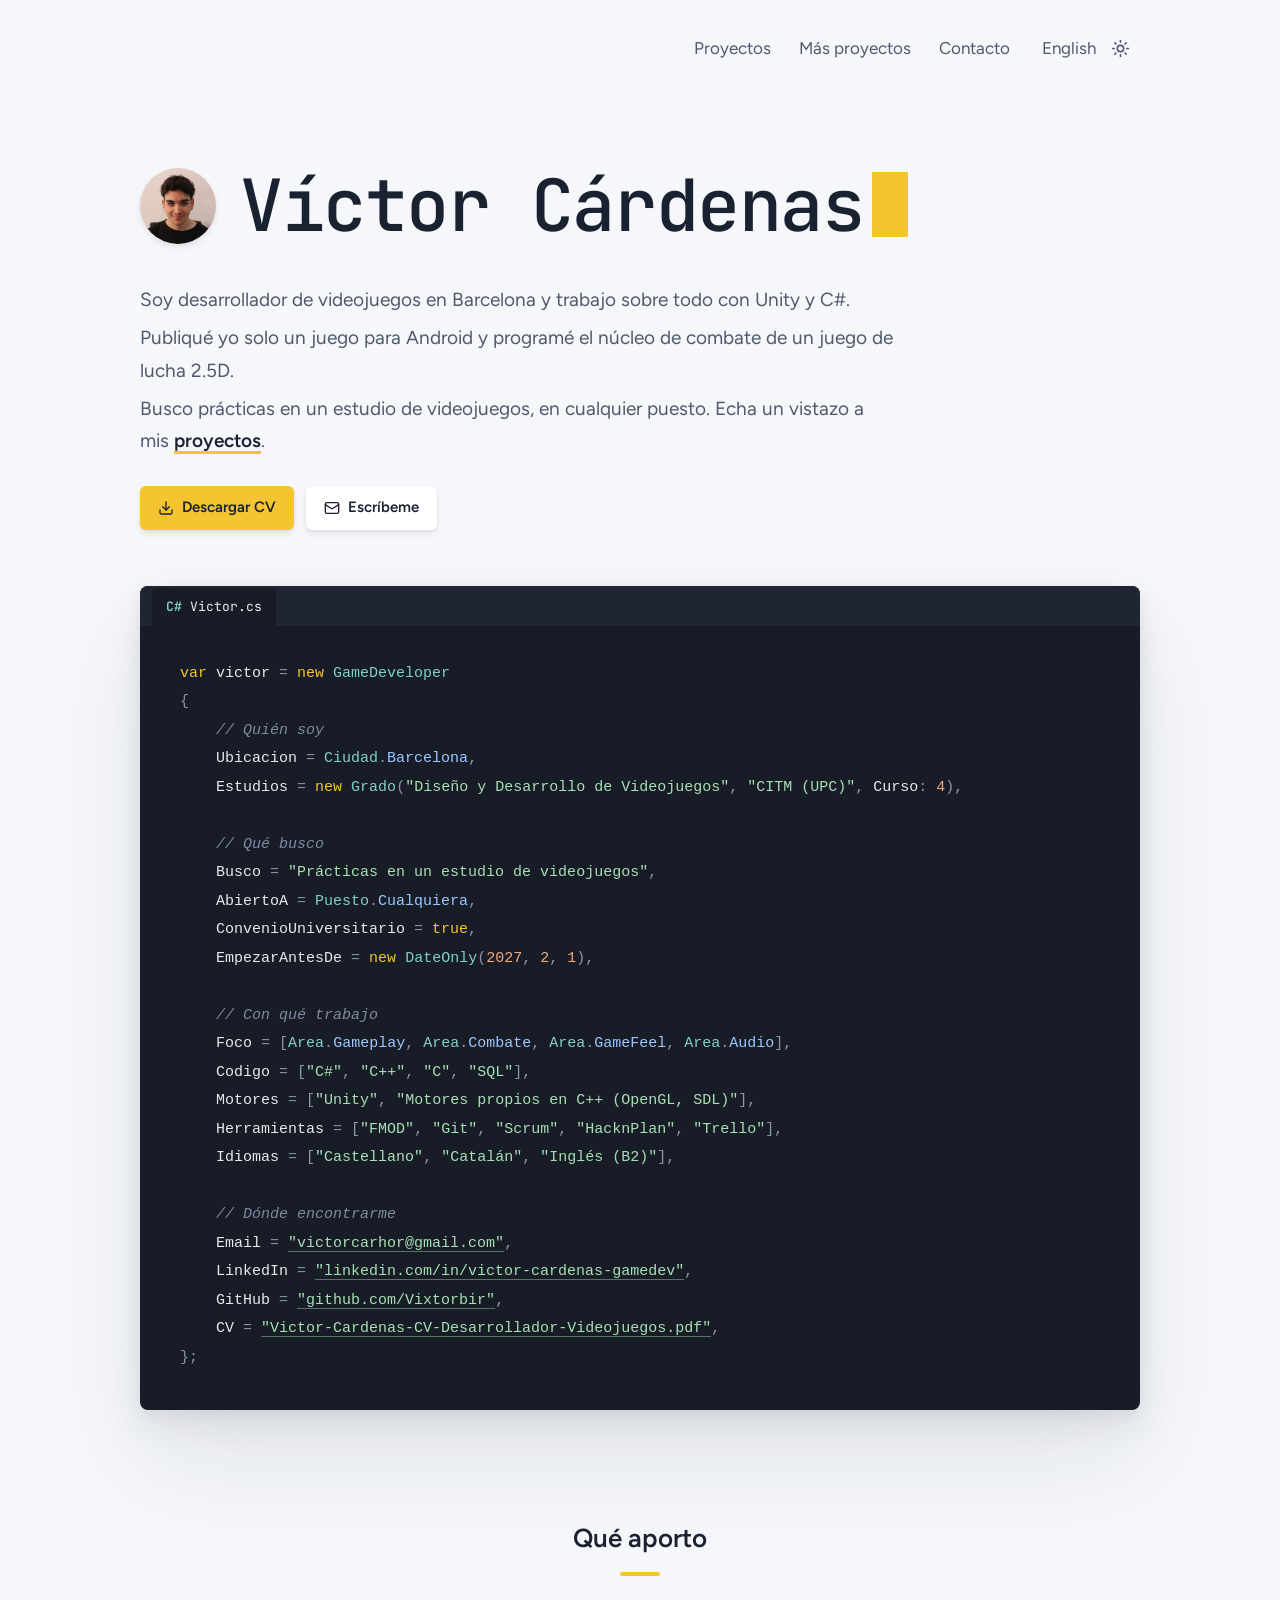
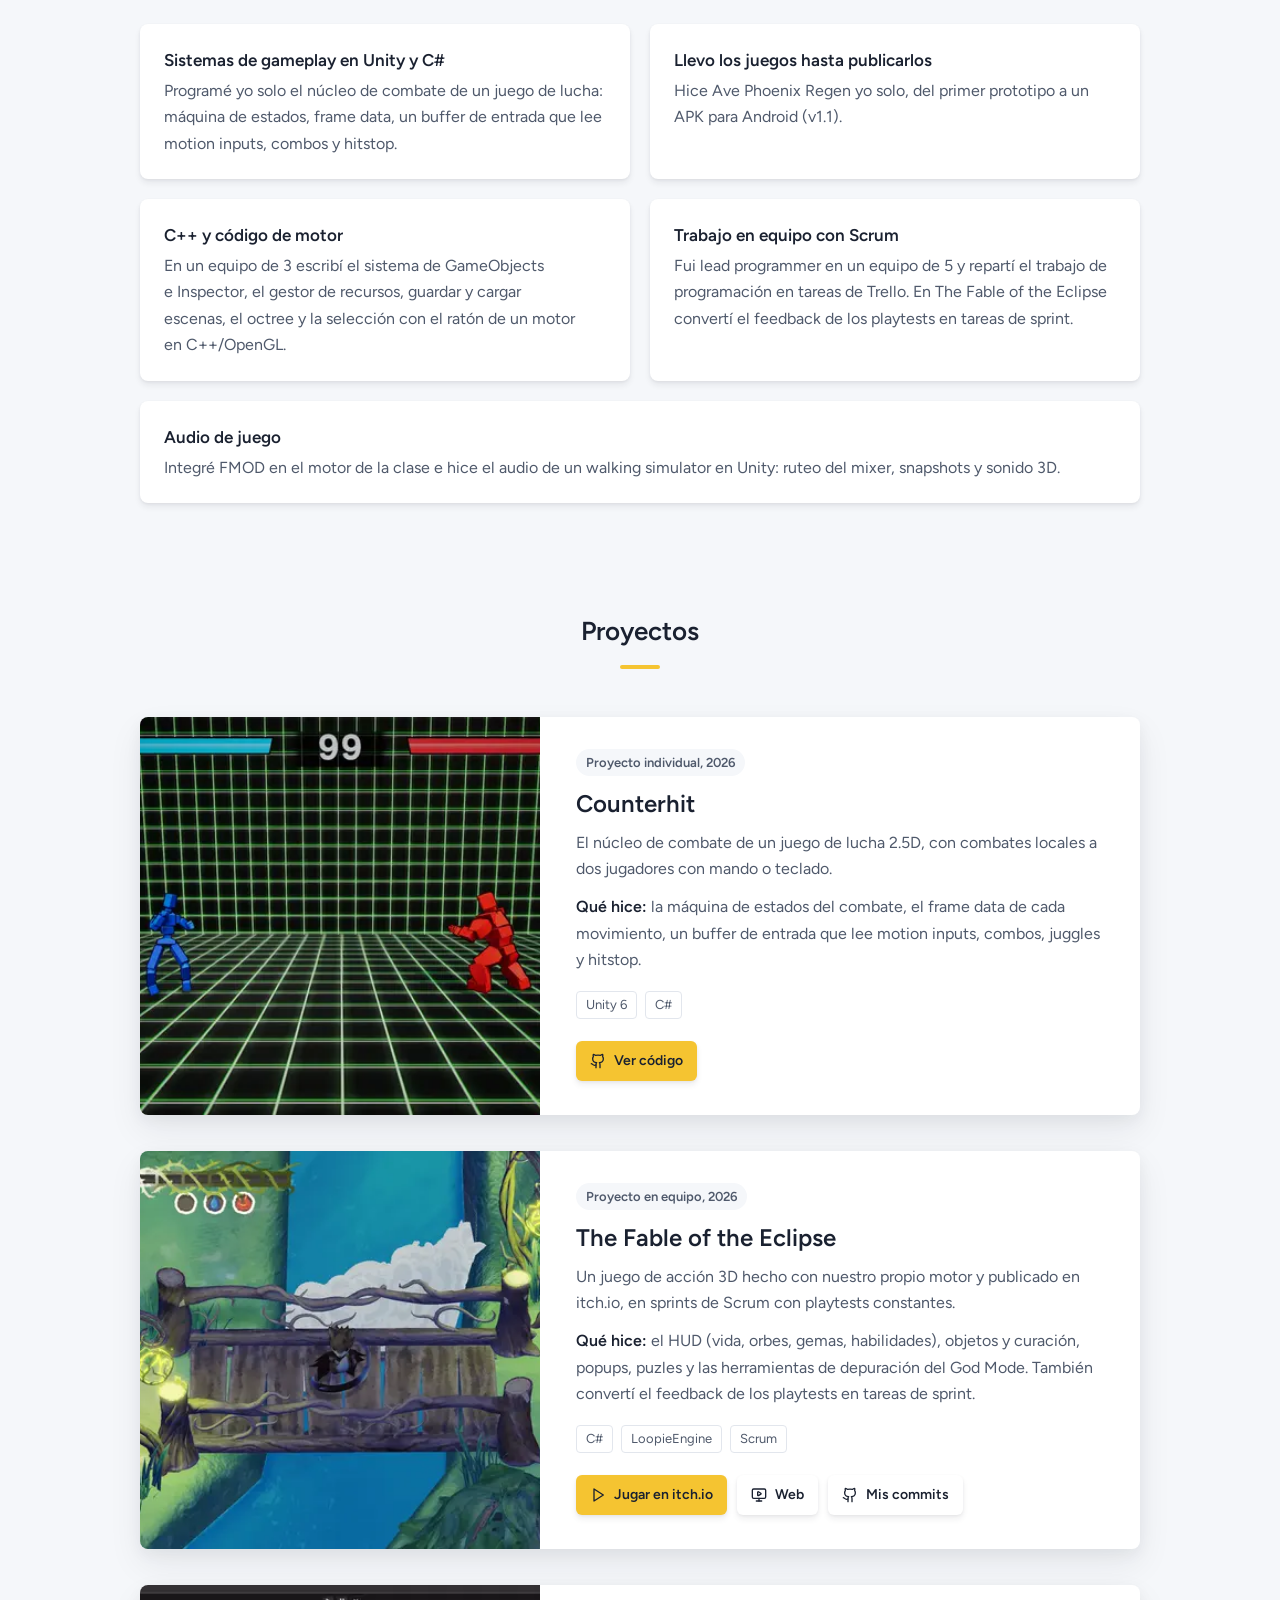
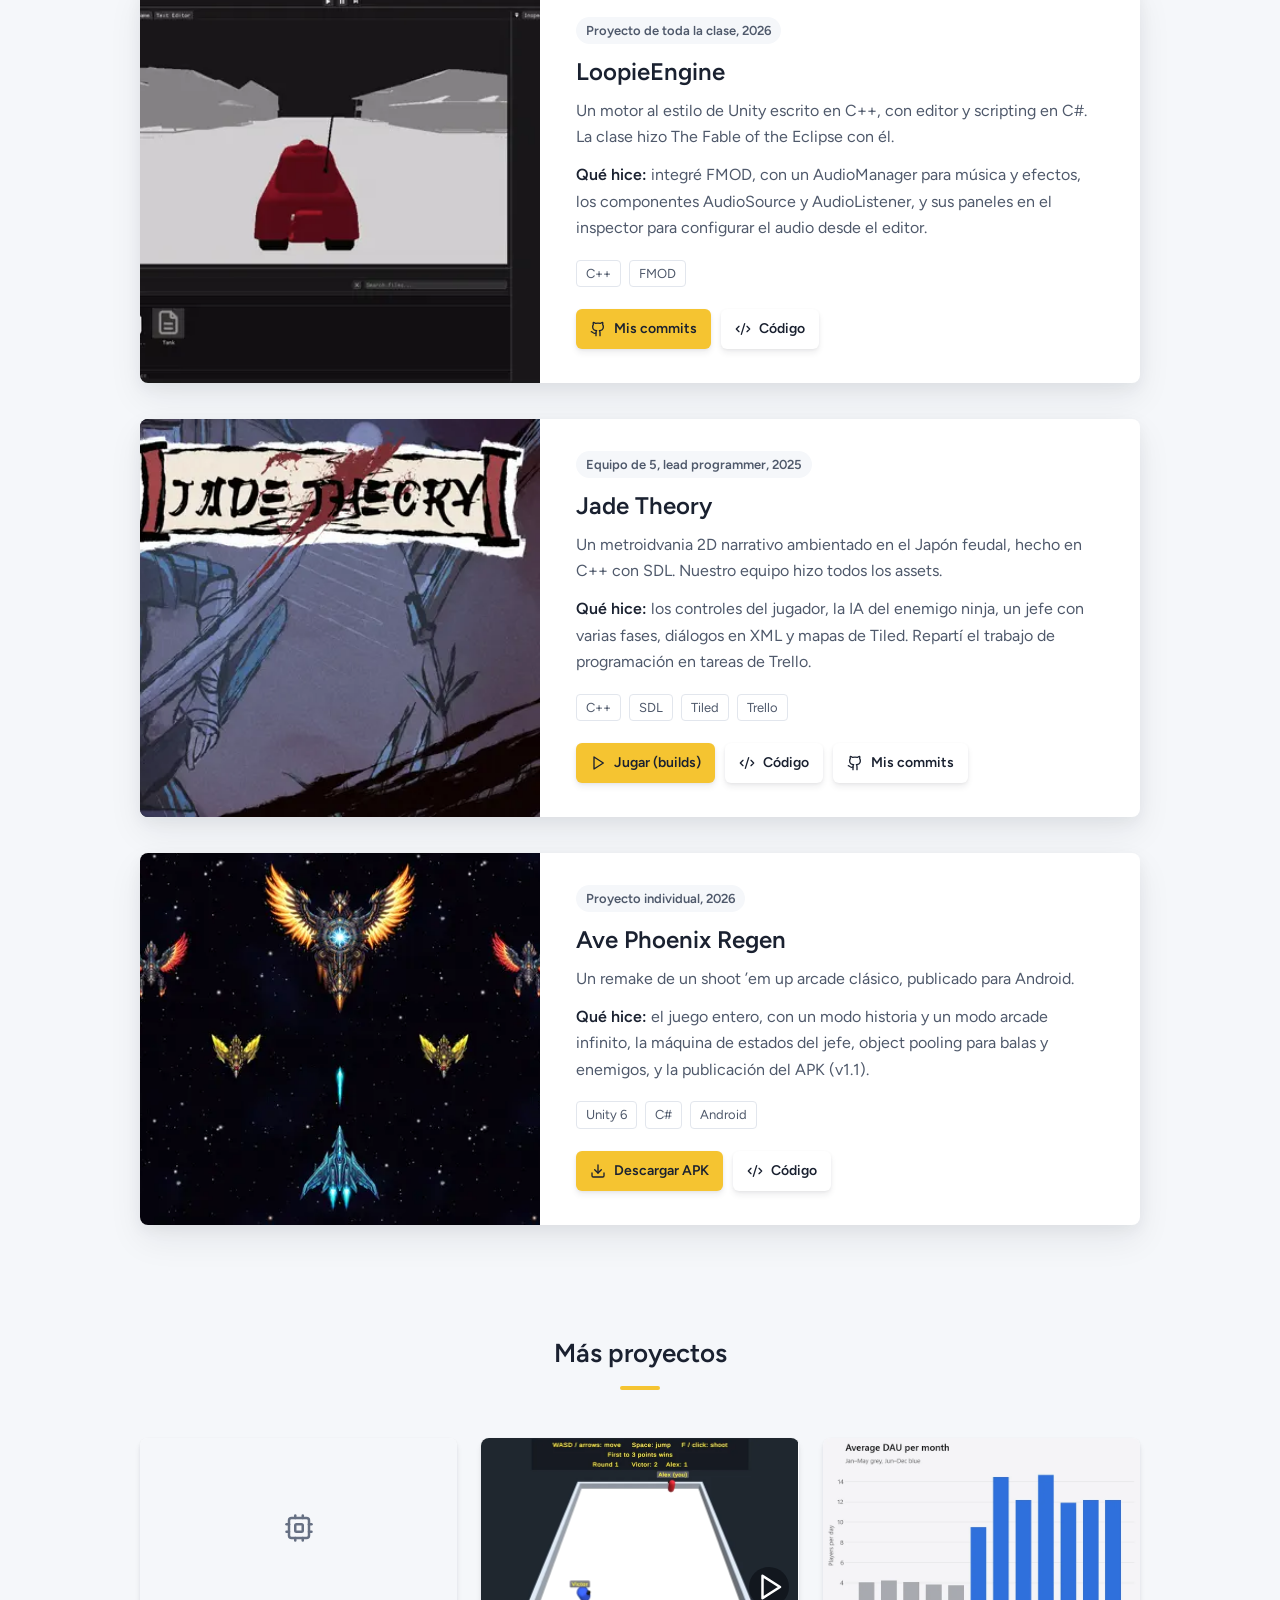
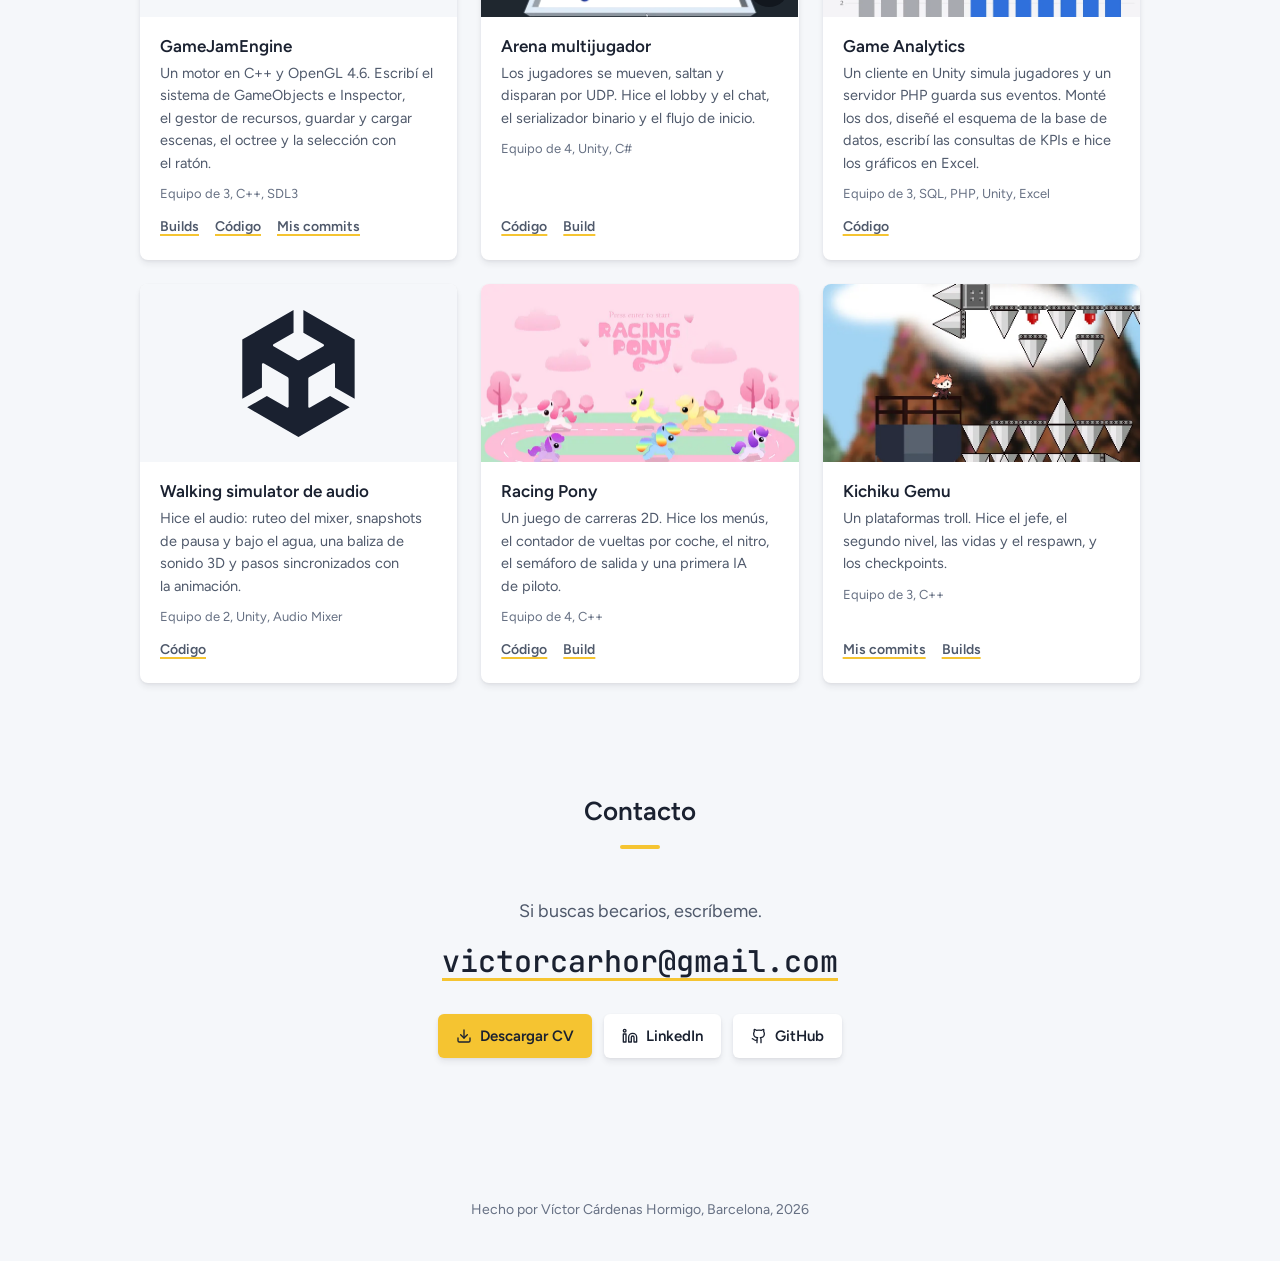
==== commit db84f2f6: "Fix Jade Theory and audio project details and link the Kichiku beta" ====
--- a/es/index.html
+++ b/es/index.html
@@ -142,7 +142,7 @@
             <span class="tag">Equipo de 5, <span lang="en">lead programmer</span>, 2025</span>
             <h3>Jade Theory</h3>
             <p class="desc">Un metroidvania 2D narrativo ambientado en el Japón feudal, hecho en C++ con SDL. Nuestro equipo hizo todos los assets.</p>
-            <p class="did"><strong>Qué hice:</strong> los controles del jugador, la IA del enemigo ninja, un jefe con varias fases, diálogos en JSON y mapas de Tiled. Repartí el trabajo de programación en tareas de Trello.</p>
+            <p class="did"><strong>Qué hice:</strong> los controles del jugador, la IA del enemigo ninja, un jefe con varias fases, diálogos en XML y mapas de Tiled. Repartí el trabajo de programación en tareas de Trello.</p>
             <ul class="chips" aria-label="Tecnologías"><li>C++</li><li>SDL</li><li>Tiled</li><li>Trello</li></ul>
             <div class="actions">
               <a class="btn primary" href="https://github.com/Vixtorbir/Ninja-CamareroUnaRubia/releases"><svg class="icon" aria-hidden="true"><use href="../assets/icons.svg#i-play"/></svg>Jugar (builds)<span class="visually-hidden">, Jade Theory</span></a>
@@ -201,11 +201,11 @@
           </div>
         </li>
         <li>
-          <div class="thumb"><svg class="brand" aria-hidden="true"><use href="../assets/icons.svg#b-wwise"/></svg></div>
+          <div class="thumb"><svg class="brand" aria-hidden="true"><use href="../assets/icons.svg#b-unity"/></svg></div>
           <div class="info">
             <h3>Walking simulator de audio</h3>
             <p>Hice el audio: ruteo del mixer, snapshots de pausa y bajo el agua, una baliza de sonido 3D y pasos sincronizados con la animación.</p>
-            <p class="meta">Equipo de 2, Unity, Wwise</p>
+            <p class="meta">Equipo de 2, Unity, Audio Mixer</p>
             <p class="go"><a href="https://github.com/Vixtorbir/Practica-de-Audio-Unity">Código<span class="visually-hidden">, Walking simulator de audio</span></a></p>
           </div>
         </li>
@@ -224,7 +224,7 @@
             <h3>Kichiku Gemu</h3>
             <p>Un plataformas troll. Hice el jefe, el segundo nivel, las vidas y el respawn, y los checkpoints.</p>
             <p class="meta">Equipo de 3, C++</p>
-            <p class="go"><a href="https://github.com/PauGon75/Kichiku-Gemu-Platformer/commits?author=Vixtorbir">Mis commits<span class="visually-hidden">, Kichiku Gemu</span></a><a href="https://github.com/PauGon75/Kichiku-Gemu-Platformer/releases">Builds<span class="visually-hidden">, Kichiku Gemu</span></a></p>
+            <p class="go"><a href="https://github.com/PauGon75/Kichiku-Gemu-Platformer/commits?author=Vixtorbir">Mis commits<span class="visually-hidden">, Kichiku Gemu</span></a><a href="https://github.com/PauGon75/Kichiku-Gemu-Platformer/releases/tag/beta">Builds<span class="visually-hidden">, Kichiku Gemu</span></a></p>
           </div>
         </li>
       </ul>
